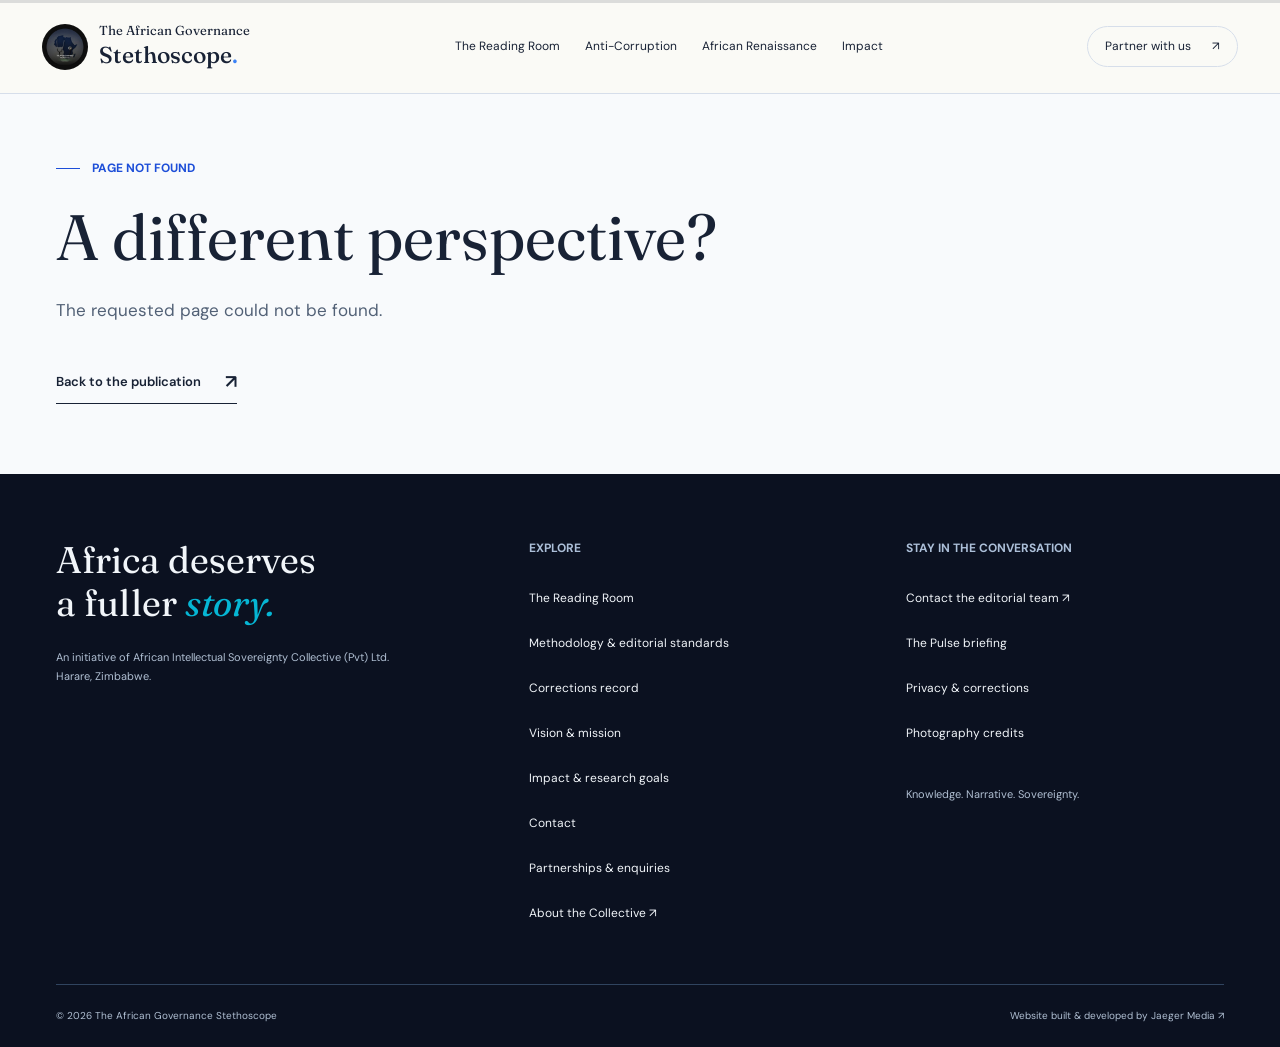
==== tracker/drc-cobalt-capture/index.html @ cdaf025a "Publish revised October analysis edition with sourced article pages" ====
<!doctype html>
<html lang="en">
  <head>
    <meta charset="UTF-8" />
    <meta name="viewport" content="width=device-width, initial-scale=1" />
    <base href="/" />
    <meta name="theme-color" content="#0b1120" />
    <meta
      name="description"
      content="The Democratic Republic of Congo supplies the largest share of the world&#39;s mined cobalt. The terms on which it leaves are negotiated under sharply unequal access to information."
    />
    <meta property="og:title" content="Who Captured the Cobalt?" />
    <meta
      property="og:description"
      content="The Democratic Republic of Congo supplies the largest share of the world&#39;s mined cobalt. The terms on which it leaves are negotiated under sharply unequal access to information."
    />
    <meta property="og:type" content="article" />
    <meta property="og:image" content="/assets/social-cover.png" />
    <title>Who Captured the Cobalt? | The African Governance Stethoscope</title>
    <link rel="icon" href="assets/favicon.png" type="image/png" />
    <link rel="preconnect" href="https://fonts.googleapis.com" />
    <link rel="preconnect" href="https://fonts.gstatic.com" crossorigin />
    <link
      href="https://fonts.googleapis.com/css2?family=DM+Sans:wght@400;500;600;700&family=Fraunces:ital,wght@0,400;0,500;0,600;1,400;1,500&display=swap"
      rel="stylesheet"
    />
    <link rel="stylesheet" href="styles.css" />
    <noscript
      ><style>
        .reading-progress {
          display: none;
        }
      </style></noscript
    >
    <script src="experience.js" defer></script>
    <script src="publication.js" defer></script>
    <script src="lens.js" defer></script>
    <script src="photography.js" defer></script>
    <script src="edition-data.js" defer></script>
    <script src="edition.js" defer></script>
    <script src="script.js" defer></script>
  <link rel="canonical" href="https://african-governance-stethoscope.vercel.app/tracker/drc-cobalt-capture/"><meta property="og:url" content="https://african-governance-stethoscope.vercel.app/tracker/drc-cobalt-capture/"></head>
  <body>
    <a class="skip-link" href="#main">Skip to content</a>
    <div
      class="reading-progress is-loading"
      role="progressbar"
      aria-label="Page scroll progress"
      aria-valuemin="0"
      aria-valuemax="100"
      aria-valuenow="0"
      aria-busy="true"
    >
      <span></span>
    </div>
    <header class="site-header">
      <a
        href="#/"
        class="brand"
        aria-label="The African Governance Stethoscope home"
        ><img
          src="assets/stethoscope-logo.webp"
          alt=""
          width="48"
          height="48"
        /><span
          >The African Governance<br /><strong
            >Stethoscope<span class="brand-dot">.</span></strong
          ></span
        ></a
      >
      <nav id="navigation" aria-label="Main navigation">
        <a href="#/diagnostics">The Reading Room</a
        ><a href="#/accountability">Anti-Corruption</a
        ><a href="#/renaissance">African Renaissance</a
        ><a href="#/impact">Impact</a>
      </nav>
      <a class="nav-partner" href="#/partners"
        >Partner with us <span aria-hidden="true">↗</span></a
      >
      <button
        class="menu-toggle"
        aria-controls="navigation"
        aria-expanded="false"
        aria-label="Open navigation"
      >
        <span></span><span></span>
      </button>
    </header>
    <main id="main" tabindex="-1"><article class="article edition-article"><div class="article-toolbar"><a class="text-link" href="#/diagnostics">The Reading Room ↗</a><button class="share-button">Share ↗</button></div><div class="tagline"><span class="tag">Capture Report</span><span>Analysis / October 2026</span></div><h1>Who Captured the Cobalt?</h1><p class="standfirst">The Democratic Republic of Congo supplies the largest share of the world&#39;s mined cobalt. The terms on which it leaves are negotiated under sharply unequal access to information.</p><div class="edition-byline"><strong>Corruption Investigation Desk</strong><span>3 min read / October edition</span></div><details class="article-contents"><summary>In this article</summary><nav aria-label="Article sections"><a href="/tracker/drc-cobalt-capture/#section-1">The asset and the asymmetry</a><a href="/tracker/drc-cobalt-capture/#section-8">The shift nobody priced</a><a href="/tracker/drc-cobalt-capture/#section-12">Fact box</a><a href="/tracker/drc-cobalt-capture/#sources">Sources & evidence</a></nav></details><div class="edition-body"><p>There is a number that should unsettle anyone who follows African political economy. The DRC supplied around three-quarters of the world&#39;s mined cobalt in 2024. Endowment, however, is not the same as domestic value capture. The distance between those two questions is where this story lives. <span class="source-refs"><a class="source-ref" href="/tracker/drc-cobalt-capture/#source-4" aria-label="Source 4">[4]</a></span></p><h2 id="section-1" class="edition-section-heading">The asset and the asymmetry</h2><p>Cobalt is not an ordinary commodity. It remains important to nickel-based battery chemistries, but it is not required by every EV battery. Lithium iron phosphate batteries contain no cobalt and are already commercially widespread. The energy transition still runs through Congo, but the changing chemistry of demand matters to its bargaining position. <span class="source-refs"><a class="source-ref" href="/tracker/drc-cobalt-capture/#source-1" aria-label="Source 1">[1]</a></span></p><p>Endowment, however, is not revenue, and in Congo the gap is shaped by contracts. The 2008 Sicomines mining-for-infrastructure agreement is an instructive case. Its original infrastructure commitment was USD 3 billion; the mining investment was a separate component of the broader arrangement. EITI disclosures informed scrutiny and renegotiation, and in 2024 the infrastructure envelope was increased to USD 7 billion. The 2018 Mining Code raised strategic-mineral royalties and introduced a super-profits tax. Whether the resulting revenue matches the legal promise remains an enforcement question, not a finding established by the draft alone. <span class="source-refs"><a class="source-ref" href="/tracker/drc-cobalt-capture/#source-2" aria-label="Source 2">[2]</a></span></p><p>The mechanism does not depend on illegality. It runs on three asymmetries.</p><p>Information. Congolese negotiators have repeatedly entered mining talks without the commodity price models, reserve certifications or offtake arithmetic that counterparties hold as a matter of course. A contract agreed under that kind of capacity gap will not look corrupt. It will be formally legitimate and substantively confiscatory, and it will run for decades.</p><p>Time. Renegotiation windows open rarely: a price spike, a change of government, an assertive parliament. Each one that closes without reform locks in the old terms for the life of the concession.</p><p>Enforcement. Even the improved code of 2018 depends on a tax authority, a customs service and a courts system with the capacity and the protection to apply it. The distance between the law and collection is where the value disappears.</p><h2 id="section-8" class="edition-section-heading">The shift nobody priced</h2><p>CMOC is the largest cobalt producer, with output from both Tenke Fungurume and Kisanfu. Its 2024 results report 114,165 tonnes of cobalt. The growth cannot be attributed to Tenke Fungurume alone. The centre of gravity of an important part of the battery supply chain sits in the DRC, and the terms of access increasingly involve companies with substantial state connections. <span class="source-refs"><a class="source-ref" href="/tracker/drc-cobalt-capture/#source-3" aria-label="Source 3">[3]</a></span></p><p>This is not a story with a simple villain. Congolese institutions have secured better terms through renegotiation, as the 2024 Sicomines agreement illustrates. Artisanal mining also raises serious labour, safety and due-diligence questions. Those questions need dated labour and due-diligence evidence; industrial production totals cannot answer them. <span class="source-refs"><a class="source-ref" href="/tracker/drc-cobalt-capture/#source-2" aria-label="Source 2">[2]</a></span></p><p>Our analysis, stated plainly: Congo has moved from poorly scrutinised bargains toward more visibly contested terms. The phrase &#39;contested capture&#39; is our political-economy interpretation, not a finding of criminal wrongdoing. Public disclosure and institutional resistance have changed terms; measuring the final public benefit still requires contract, payment and delivery records.</p><h2 id="section-12" class="edition-section-heading">Fact box</h2><ul class="edition-facts"><li>Global share: around three-quarters of mined cobalt in 2024; the year and production measure matter</li><li>Sicomines: original infrastructure commitment of USD 3bn, increased to USD 7bn in the 2024 renegotiation</li><li>Battery demand: cobalt is used in nickel-based chemistries; commercial LFP batteries use none</li><li>Watch item: contract disclosure, enforcement and public benefit under revised terms</li></ul><div class="fact-refs"><a class="source-ref" href="/tracker/drc-cobalt-capture/#source-1" aria-label="Source 1">[1]</a> <a class="source-ref" href="/tracker/drc-cobalt-capture/#source-2" aria-label="Source 2">[2]</a> <a class="source-ref" href="/tracker/drc-cobalt-capture/#source-3" aria-label="Source 3">[3]</a> <a class="source-ref" href="/tracker/drc-cobalt-capture/#source-4" aria-label="Source 4">[4]</a></div></div><section class="article-sources" id="sources"><span class="eyebrow section-label">Show the working</span><h2>Sources & evidence</h2><p class="source-note">The argument is the publication's analysis. Official and company self-reports are attributed, not treated as independent audits. Numbers retain the dates and scope of their cited records.</p><ol><li id="source-1"><a href="https://www.iea.org/reports/global-ev-outlook-2026/electric-vehicle-batteries" target="_blank" rel="noopener noreferrer">IEA / Global EV Outlook 2026 ↗</a><p>Commercial cobalt-free LFP batteries.</p></li><li id="source-2"><a href="https://eiti.org/impact-story/sicomines-how-eiti-drc-helped-secure-4-billion-additional-revenue" target="_blank" rel="noopener noreferrer">EITI / Sicomines renegotiation ↗</a><p>The infrastructure envelope changed from USD 3bn to USD 7bn.</p></li><li id="source-3"><a href="https://en.cmoc.com/html/2025/News_0324/73.html" target="_blank" rel="noopener noreferrer">CMOC / 2024 annual results ↗</a><p>Company-reported output, not an independent audit of public benefit.</p></li><li id="source-4"><a href="https://www.cobaltinstitute.org/wp-content/uploads/2025/07/Cobalt-Factsheet_July-2025.pdf" target="_blank" rel="noopener noreferrer">Cobalt Institute / July 2025 factsheet ↗</a><p>Dated 2024 mine-production share; industry source.</p></li></ol></section><section class="article-next"><span class="eyebrow section-label">Continue the edition</span><h3><a href="/diagnostics/zambia-debt-restructuring-technocracy/">The Debt Decade: What Zambia&#39;s Default Actually Taught the Continent ↗</a></h3><h3><a href="/renaissance/m-pesa-architecture/">The Quiet Architecture of M-Pesa ↗</a></h3><p><a href="mailto:governancestethoscope@gmail.com?subject=Correction%20or%20response%3A%20Who%20Captured%20the%20Cobalt%3F">Send a correction or response ↗</a> · <a href="#/corrections">Correction policy & record</a></p></section></article></main>
    <footer>
      <div class="footer-top wrap">
        <div>
          <a class="footer-title" href="#/"
            >Africa deserves<br />a fuller <em>story.</em></a
          >
          <p>
            An initiative of African Intellectual Sovereignty Collective (Pvt)
            Ltd.<br />Harare, Zimbabwe.
          </p>
        </div>
        <div class="footer-links">
          <span class="eyebrow">Explore</span
          ><a href="#/diagnostics">The Reading Room</a
          ><a href="/about/editorial-approach/"
            >Methodology & editorial standards</a
          ><a href="#/corrections">Corrections record</a
          ><a href="#/about">Vision & mission</a
          ><a href="#/impact">Impact & research goals</a
          ><a href="#/contact">Contact</a
          ><a href="#/partners">Partnerships & enquiries</a
          ><a href="collective.html">About the Collective ↗</a>
        </div>
        <div class="footer-links">
          <span class="eyebrow">Stay in the conversation</span
          ><a href="mailto:governancestethoscope@gmail.com"
            >Contact the editorial team ↗</a
          ><a href="#/pulse">The Pulse briefing</a
          ><a href="#/privacy">Privacy & corrections</a>
          <a href="#/credits">Photography credits</a>
          <p>Knowledge. Narrative. Sovereignty.</p>
        </div>
      </div>
      <div class="footer-bottom wrap">
        <span
          >© <span id="year">2026</span> The African Governance
          Stethoscope</span
        ><a
          href="https://wa.me/263789937251"
          target="_blank"
          rel="noopener noreferrer"
          >Website built & developed by Jaeger Media ↗</a
        >
      </div>
    </footer>
    <dialog id="share-dialog" aria-labelledby="share-title">
      <div class="dialog-top">
        <h2 id="share-title">Share this perspective.</h2>
        <button class="close-dialog" aria-label="Close">×</button>
      </div>
      <p>Copy a link to this page.</p>
      <label for="share-url">Page link</label
      ><input id="share-url" readonly /><button
        class="button dark"
        id="copy-link"
      >
        Copy link <span aria-hidden="true">↗</span>
      </button>
      <p id="share-status" role="status"></p>
    </dialog>
    <noscript
      ><div class="noscript">
        Enable JavaScript to explore the publication, or
        <a href="mailto:governancestethoscope@gmail.com"
          >contact the editorial team</a
        >.
      </div></noscript
    >
  </body>
</html>
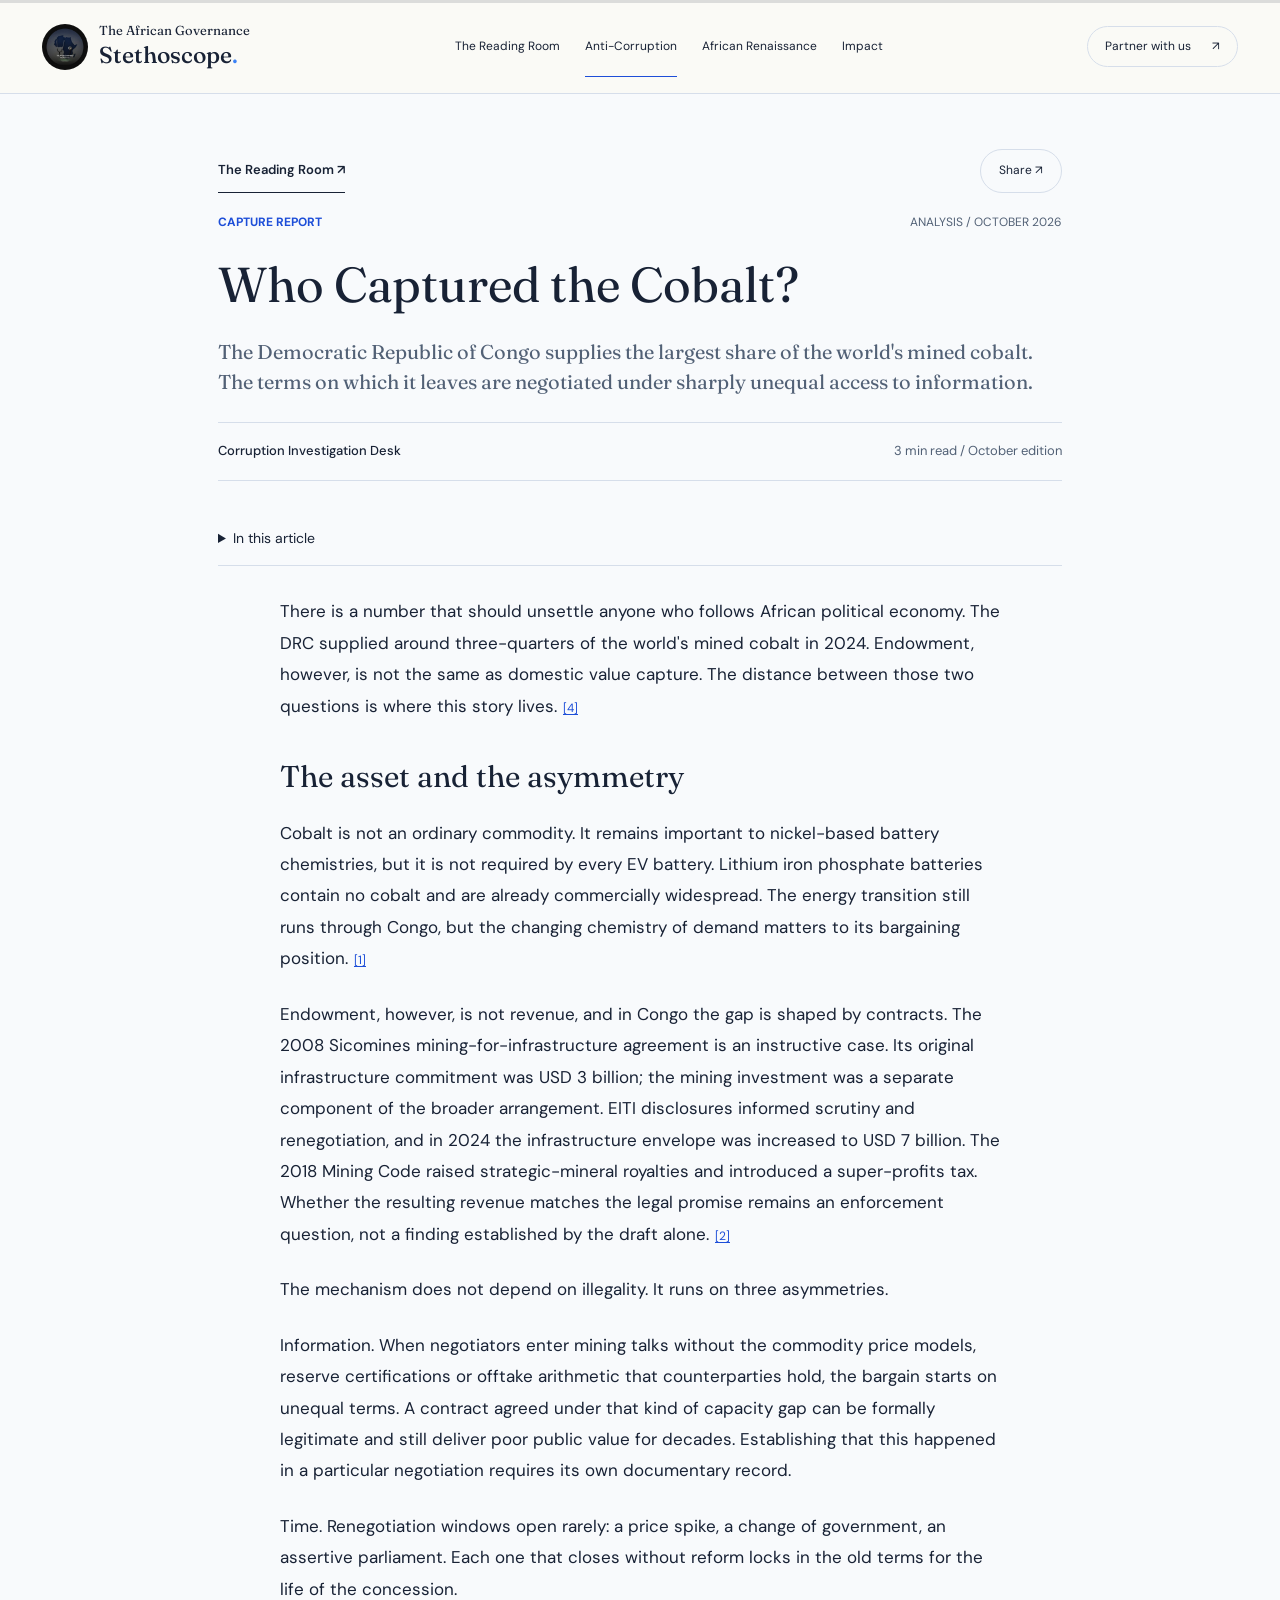
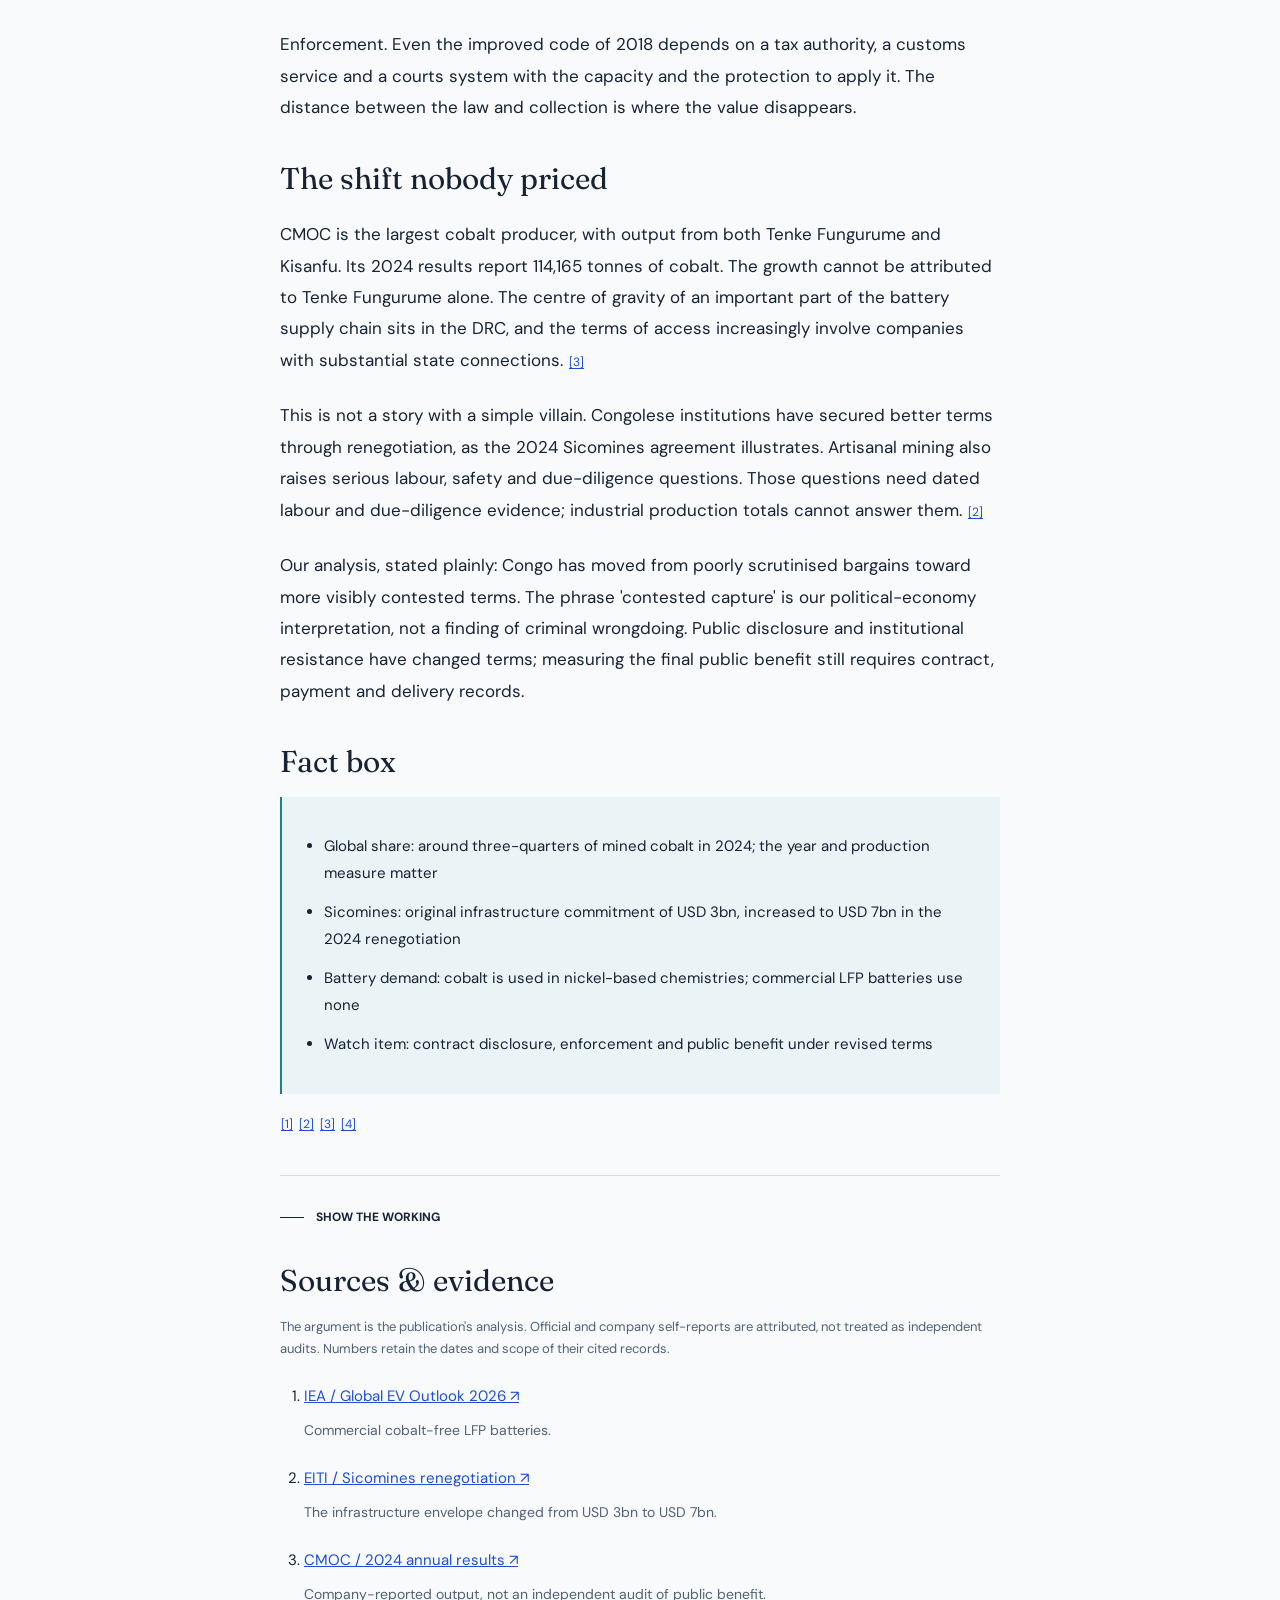
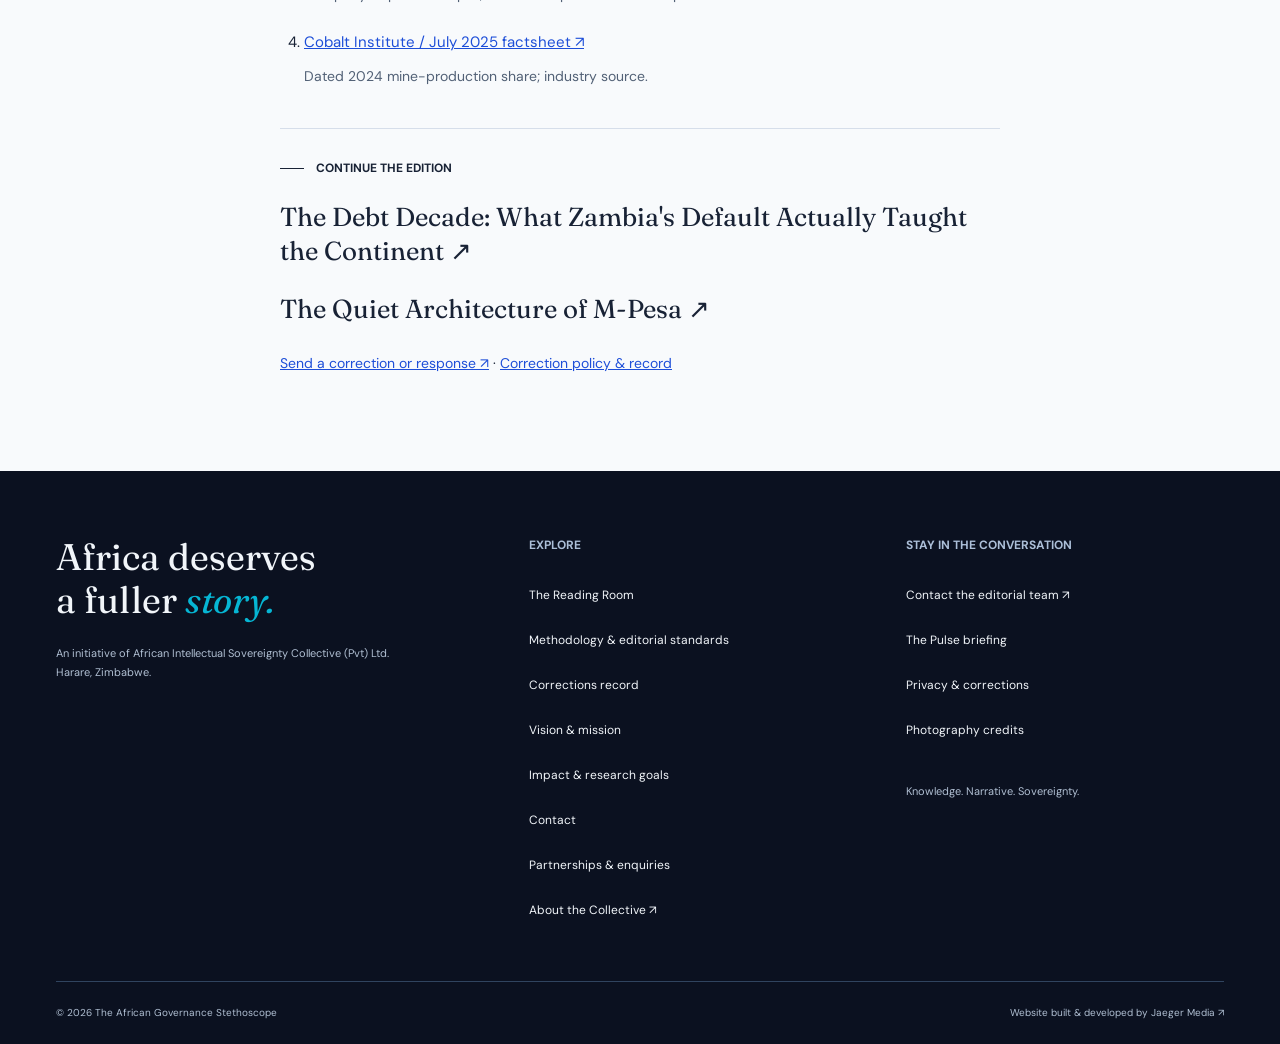
==== commit fd50fd94: "Qualify the mining capacity mechanism as editorial analysis" ====
--- a/tracker/drc-cobalt-capture/index.html
+++ b/tracker/drc-cobalt-capture/index.html
@@ -87,7 +87,7 @@
         <span></span><span></span>
       </button>
     </header>
-    <main id="main" tabindex="-1"><article class="article edition-article"><div class="article-toolbar"><a class="text-link" href="#/diagnostics">The Reading Room ↗</a><button class="share-button">Share ↗</button></div><div class="tagline"><span class="tag">Capture Report</span><span>Analysis / October 2026</span></div><h1>Who Captured the Cobalt?</h1><p class="standfirst">The Democratic Republic of Congo supplies the largest share of the world&#39;s mined cobalt. The terms on which it leaves are negotiated under sharply unequal access to information.</p><div class="edition-byline"><strong>Corruption Investigation Desk</strong><span>3 min read / October edition</span></div><details class="article-contents"><summary>In this article</summary><nav aria-label="Article sections"><a href="/tracker/drc-cobalt-capture/#section-1">The asset and the asymmetry</a><a href="/tracker/drc-cobalt-capture/#section-8">The shift nobody priced</a><a href="/tracker/drc-cobalt-capture/#section-12">Fact box</a><a href="/tracker/drc-cobalt-capture/#sources">Sources & evidence</a></nav></details><div class="edition-body"><p>There is a number that should unsettle anyone who follows African political economy. The DRC supplied around three-quarters of the world&#39;s mined cobalt in 2024. Endowment, however, is not the same as domestic value capture. The distance between those two questions is where this story lives. <span class="source-refs"><a class="source-ref" href="/tracker/drc-cobalt-capture/#source-4" aria-label="Source 4">[4]</a></span></p><h2 id="section-1" class="edition-section-heading">The asset and the asymmetry</h2><p>Cobalt is not an ordinary commodity. It remains important to nickel-based battery chemistries, but it is not required by every EV battery. Lithium iron phosphate batteries contain no cobalt and are already commercially widespread. The energy transition still runs through Congo, but the changing chemistry of demand matters to its bargaining position. <span class="source-refs"><a class="source-ref" href="/tracker/drc-cobalt-capture/#source-1" aria-label="Source 1">[1]</a></span></p><p>Endowment, however, is not revenue, and in Congo the gap is shaped by contracts. The 2008 Sicomines mining-for-infrastructure agreement is an instructive case. Its original infrastructure commitment was USD 3 billion; the mining investment was a separate component of the broader arrangement. EITI disclosures informed scrutiny and renegotiation, and in 2024 the infrastructure envelope was increased to USD 7 billion. The 2018 Mining Code raised strategic-mineral royalties and introduced a super-profits tax. Whether the resulting revenue matches the legal promise remains an enforcement question, not a finding established by the draft alone. <span class="source-refs"><a class="source-ref" href="/tracker/drc-cobalt-capture/#source-2" aria-label="Source 2">[2]</a></span></p><p>The mechanism does not depend on illegality. It runs on three asymmetries.</p><p>Information. Congolese negotiators have repeatedly entered mining talks without the commodity price models, reserve certifications or offtake arithmetic that counterparties hold as a matter of course. A contract agreed under that kind of capacity gap will not look corrupt. It will be formally legitimate and substantively confiscatory, and it will run for decades.</p><p>Time. Renegotiation windows open rarely: a price spike, a change of government, an assertive parliament. Each one that closes without reform locks in the old terms for the life of the concession.</p><p>Enforcement. Even the improved code of 2018 depends on a tax authority, a customs service and a courts system with the capacity and the protection to apply it. The distance between the law and collection is where the value disappears.</p><h2 id="section-8" class="edition-section-heading">The shift nobody priced</h2><p>CMOC is the largest cobalt producer, with output from both Tenke Fungurume and Kisanfu. Its 2024 results report 114,165 tonnes of cobalt. The growth cannot be attributed to Tenke Fungurume alone. The centre of gravity of an important part of the battery supply chain sits in the DRC, and the terms of access increasingly involve companies with substantial state connections. <span class="source-refs"><a class="source-ref" href="/tracker/drc-cobalt-capture/#source-3" aria-label="Source 3">[3]</a></span></p><p>This is not a story with a simple villain. Congolese institutions have secured better terms through renegotiation, as the 2024 Sicomines agreement illustrates. Artisanal mining also raises serious labour, safety and due-diligence questions. Those questions need dated labour and due-diligence evidence; industrial production totals cannot answer them. <span class="source-refs"><a class="source-ref" href="/tracker/drc-cobalt-capture/#source-2" aria-label="Source 2">[2]</a></span></p><p>Our analysis, stated plainly: Congo has moved from poorly scrutinised bargains toward more visibly contested terms. The phrase &#39;contested capture&#39; is our political-economy interpretation, not a finding of criminal wrongdoing. Public disclosure and institutional resistance have changed terms; measuring the final public benefit still requires contract, payment and delivery records.</p><h2 id="section-12" class="edition-section-heading">Fact box</h2><ul class="edition-facts"><li>Global share: around three-quarters of mined cobalt in 2024; the year and production measure matter</li><li>Sicomines: original infrastructure commitment of USD 3bn, increased to USD 7bn in the 2024 renegotiation</li><li>Battery demand: cobalt is used in nickel-based chemistries; commercial LFP batteries use none</li><li>Watch item: contract disclosure, enforcement and public benefit under revised terms</li></ul><div class="fact-refs"><a class="source-ref" href="/tracker/drc-cobalt-capture/#source-1" aria-label="Source 1">[1]</a> <a class="source-ref" href="/tracker/drc-cobalt-capture/#source-2" aria-label="Source 2">[2]</a> <a class="source-ref" href="/tracker/drc-cobalt-capture/#source-3" aria-label="Source 3">[3]</a> <a class="source-ref" href="/tracker/drc-cobalt-capture/#source-4" aria-label="Source 4">[4]</a></div></div><section class="article-sources" id="sources"><span class="eyebrow section-label">Show the working</span><h2>Sources & evidence</h2><p class="source-note">The argument is the publication's analysis. Official and company self-reports are attributed, not treated as independent audits. Numbers retain the dates and scope of their cited records.</p><ol><li id="source-1"><a href="https://www.iea.org/reports/global-ev-outlook-2026/electric-vehicle-batteries" target="_blank" rel="noopener noreferrer">IEA / Global EV Outlook 2026 ↗</a><p>Commercial cobalt-free LFP batteries.</p></li><li id="source-2"><a href="https://eiti.org/impact-story/sicomines-how-eiti-drc-helped-secure-4-billion-additional-revenue" target="_blank" rel="noopener noreferrer">EITI / Sicomines renegotiation ↗</a><p>The infrastructure envelope changed from USD 3bn to USD 7bn.</p></li><li id="source-3"><a href="https://en.cmoc.com/html/2025/News_0324/73.html" target="_blank" rel="noopener noreferrer">CMOC / 2024 annual results ↗</a><p>Company-reported output, not an independent audit of public benefit.</p></li><li id="source-4"><a href="https://www.cobaltinstitute.org/wp-content/uploads/2025/07/Cobalt-Factsheet_July-2025.pdf" target="_blank" rel="noopener noreferrer">Cobalt Institute / July 2025 factsheet ↗</a><p>Dated 2024 mine-production share; industry source.</p></li></ol></section><section class="article-next"><span class="eyebrow section-label">Continue the edition</span><h3><a href="/diagnostics/zambia-debt-restructuring-technocracy/">The Debt Decade: What Zambia&#39;s Default Actually Taught the Continent ↗</a></h3><h3><a href="/renaissance/m-pesa-architecture/">The Quiet Architecture of M-Pesa ↗</a></h3><p><a href="mailto:governancestethoscope@gmail.com?subject=Correction%20or%20response%3A%20Who%20Captured%20the%20Cobalt%3F">Send a correction or response ↗</a> · <a href="#/corrections">Correction policy & record</a></p></section></article></main>
+    <main id="main" tabindex="-1"><article class="article edition-article"><div class="article-toolbar"><a class="text-link" href="#/diagnostics">The Reading Room ↗</a><button class="share-button">Share ↗</button></div><div class="tagline"><span class="tag">Capture Report</span><span>Analysis / October 2026</span></div><h1>Who Captured the Cobalt?</h1><p class="standfirst">The Democratic Republic of Congo supplies the largest share of the world&#39;s mined cobalt. The terms on which it leaves are negotiated under sharply unequal access to information.</p><div class="edition-byline"><strong>Corruption Investigation Desk</strong><span>3 min read / October edition</span></div><details class="article-contents"><summary>In this article</summary><nav aria-label="Article sections"><a href="/tracker/drc-cobalt-capture/#section-1">The asset and the asymmetry</a><a href="/tracker/drc-cobalt-capture/#section-8">The shift nobody priced</a><a href="/tracker/drc-cobalt-capture/#section-12">Fact box</a><a href="/tracker/drc-cobalt-capture/#sources">Sources & evidence</a></nav></details><div class="edition-body"><p>There is a number that should unsettle anyone who follows African political economy. The DRC supplied around three-quarters of the world&#39;s mined cobalt in 2024. Endowment, however, is not the same as domestic value capture. The distance between those two questions is where this story lives. <span class="source-refs"><a class="source-ref" href="/tracker/drc-cobalt-capture/#source-4" aria-label="Source 4">[4]</a></span></p><h2 id="section-1" class="edition-section-heading">The asset and the asymmetry</h2><p>Cobalt is not an ordinary commodity. It remains important to nickel-based battery chemistries, but it is not required by every EV battery. Lithium iron phosphate batteries contain no cobalt and are already commercially widespread. The energy transition still runs through Congo, but the changing chemistry of demand matters to its bargaining position. <span class="source-refs"><a class="source-ref" href="/tracker/drc-cobalt-capture/#source-1" aria-label="Source 1">[1]</a></span></p><p>Endowment, however, is not revenue, and in Congo the gap is shaped by contracts. The 2008 Sicomines mining-for-infrastructure agreement is an instructive case. Its original infrastructure commitment was USD 3 billion; the mining investment was a separate component of the broader arrangement. EITI disclosures informed scrutiny and renegotiation, and in 2024 the infrastructure envelope was increased to USD 7 billion. The 2018 Mining Code raised strategic-mineral royalties and introduced a super-profits tax. Whether the resulting revenue matches the legal promise remains an enforcement question, not a finding established by the draft alone. <span class="source-refs"><a class="source-ref" href="/tracker/drc-cobalt-capture/#source-2" aria-label="Source 2">[2]</a></span></p><p>The mechanism does not depend on illegality. It runs on three asymmetries.</p><p>Information. When negotiators enter mining talks without the commodity price models, reserve certifications or offtake arithmetic that counterparties hold, the bargain starts on unequal terms. A contract agreed under that kind of capacity gap can be formally legitimate and still deliver poor public value for decades. Establishing that this happened in a particular negotiation requires its own documentary record.</p><p>Time. Renegotiation windows open rarely: a price spike, a change of government, an assertive parliament. Each one that closes without reform locks in the old terms for the life of the concession.</p><p>Enforcement. Even the improved code of 2018 depends on a tax authority, a customs service and a courts system with the capacity and the protection to apply it. The distance between the law and collection is where the value disappears.</p><h2 id="section-8" class="edition-section-heading">The shift nobody priced</h2><p>CMOC is the largest cobalt producer, with output from both Tenke Fungurume and Kisanfu. Its 2024 results report 114,165 tonnes of cobalt. The growth cannot be attributed to Tenke Fungurume alone. The centre of gravity of an important part of the battery supply chain sits in the DRC, and the terms of access increasingly involve companies with substantial state connections. <span class="source-refs"><a class="source-ref" href="/tracker/drc-cobalt-capture/#source-3" aria-label="Source 3">[3]</a></span></p><p>This is not a story with a simple villain. Congolese institutions have secured better terms through renegotiation, as the 2024 Sicomines agreement illustrates. Artisanal mining also raises serious labour, safety and due-diligence questions. Those questions need dated labour and due-diligence evidence; industrial production totals cannot answer them. <span class="source-refs"><a class="source-ref" href="/tracker/drc-cobalt-capture/#source-2" aria-label="Source 2">[2]</a></span></p><p>Our analysis, stated plainly: Congo has moved from poorly scrutinised bargains toward more visibly contested terms. The phrase &#39;contested capture&#39; is our political-economy interpretation, not a finding of criminal wrongdoing. Public disclosure and institutional resistance have changed terms; measuring the final public benefit still requires contract, payment and delivery records.</p><h2 id="section-12" class="edition-section-heading">Fact box</h2><ul class="edition-facts"><li>Global share: around three-quarters of mined cobalt in 2024; the year and production measure matter</li><li>Sicomines: original infrastructure commitment of USD 3bn, increased to USD 7bn in the 2024 renegotiation</li><li>Battery demand: cobalt is used in nickel-based chemistries; commercial LFP batteries use none</li><li>Watch item: contract disclosure, enforcement and public benefit under revised terms</li></ul><div class="fact-refs"><a class="source-ref" href="/tracker/drc-cobalt-capture/#source-1" aria-label="Source 1">[1]</a> <a class="source-ref" href="/tracker/drc-cobalt-capture/#source-2" aria-label="Source 2">[2]</a> <a class="source-ref" href="/tracker/drc-cobalt-capture/#source-3" aria-label="Source 3">[3]</a> <a class="source-ref" href="/tracker/drc-cobalt-capture/#source-4" aria-label="Source 4">[4]</a></div></div><section class="article-sources" id="sources"><span class="eyebrow section-label">Show the working</span><h2>Sources & evidence</h2><p class="source-note">The argument is the publication's analysis. Official and company self-reports are attributed, not treated as independent audits. Numbers retain the dates and scope of their cited records.</p><ol><li id="source-1"><a href="https://www.iea.org/reports/global-ev-outlook-2026/electric-vehicle-batteries" target="_blank" rel="noopener noreferrer">IEA / Global EV Outlook 2026 ↗</a><p>Commercial cobalt-free LFP batteries.</p></li><li id="source-2"><a href="https://eiti.org/impact-story/sicomines-how-eiti-drc-helped-secure-4-billion-additional-revenue" target="_blank" rel="noopener noreferrer">EITI / Sicomines renegotiation ↗</a><p>The infrastructure envelope changed from USD 3bn to USD 7bn.</p></li><li id="source-3"><a href="https://en.cmoc.com/html/2025/News_0324/73.html" target="_blank" rel="noopener noreferrer">CMOC / 2024 annual results ↗</a><p>Company-reported output, not an independent audit of public benefit.</p></li><li id="source-4"><a href="https://www.cobaltinstitute.org/wp-content/uploads/2025/07/Cobalt-Factsheet_July-2025.pdf" target="_blank" rel="noopener noreferrer">Cobalt Institute / July 2025 factsheet ↗</a><p>Dated 2024 mine-production share; industry source.</p></li></ol></section><section class="article-next"><span class="eyebrow section-label">Continue the edition</span><h3><a href="/diagnostics/zambia-debt-restructuring-technocracy/">The Debt Decade: What Zambia&#39;s Default Actually Taught the Continent ↗</a></h3><h3><a href="/renaissance/m-pesa-architecture/">The Quiet Architecture of M-Pesa ↗</a></h3><p><a href="mailto:governancestethoscope@gmail.com?subject=Correction%20or%20response%3A%20Who%20Captured%20the%20Cobalt%3F">Send a correction or response ↗</a> · <a href="#/corrections">Correction policy & record</a></p></section></article></main>
     <footer>
       <div class="footer-top wrap">
         <div>
